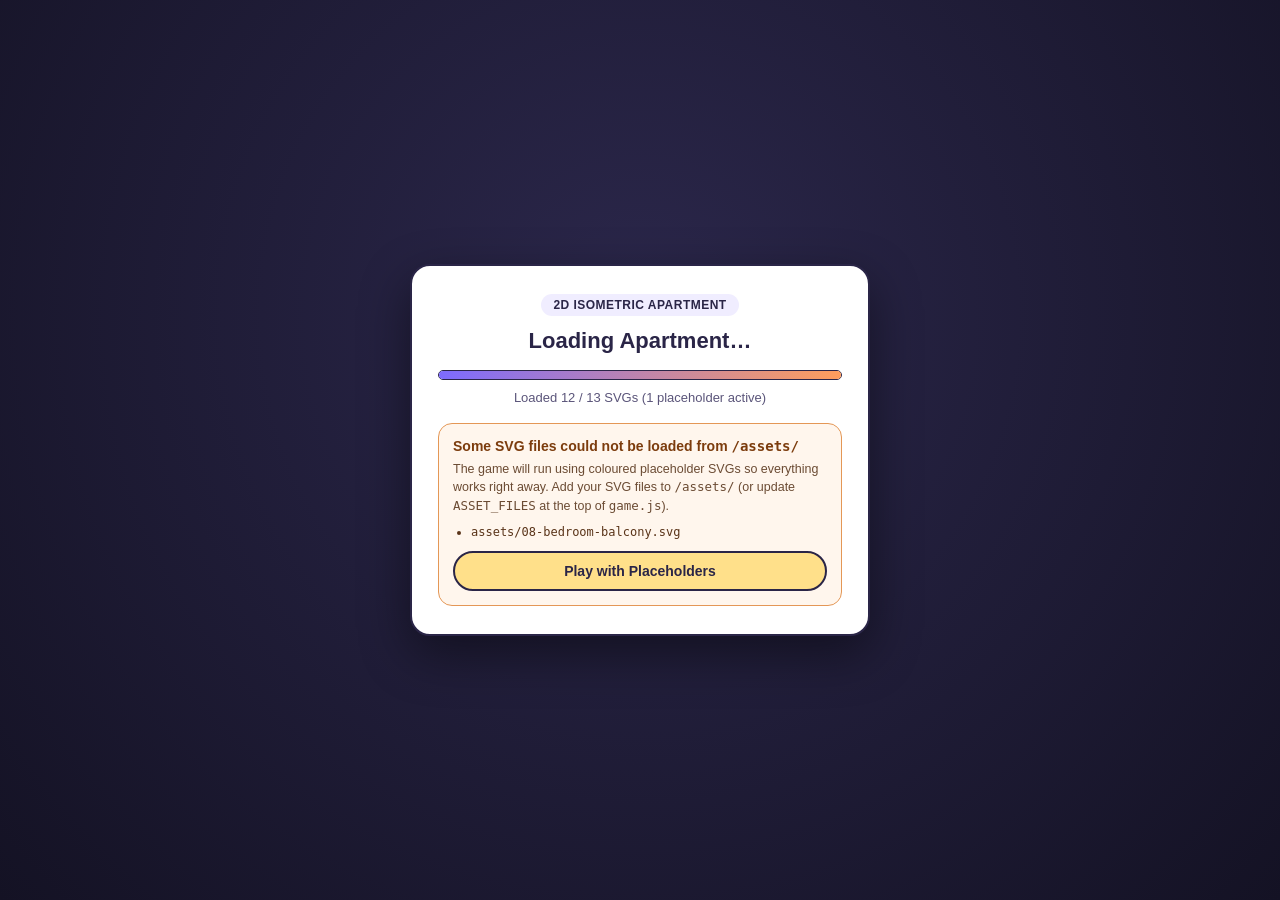
==== grandma-apartment/index.html @ cbbc0ef1 "Basic game prototype - moving character and svgs" ====
<!DOCTYPE html>
<html lang="en">
<head>
  <meta charset="UTF-8" />
  <meta name="viewport" content="width=device-width, initial-scale=1.0, maximum-scale=1.0, user-scalable=no" />
  <title>Grandma's Apartment — 2D Isometric Game</title>
  <link rel="stylesheet" href="style.css" />
</head>
<body>
  <!-- Loading Screen -->
  <div id="loading-screen" class="loading-screen" role="status" aria-live="polite">
    <div class="loading-card">
      <div class="loading-badge">2D Isometric Apartment</div>
      <h1 class="loading-title">Loading Apartment…</h1>
      <div class="loading-bar-track">
        <div id="loading-bar-fill" class="loading-bar-fill"></div>
      </div>
      <p id="loading-status" class="loading-status">Preparing SVG layers (0 / 13)</p>

      <div id="loading-errors" class="loading-errors hidden">
        <p class="loading-errors-heading">Some SVG files could not be loaded from <code>/assets/</code></p>
        <p class="loading-errors-sub">
          The game will run using coloured placeholder SVGs so everything works right away.
          Add your SVG files to <code>/assets/</code> (or update <code>ASSET_FILES</code> at the top of <code>game.js</code>).
        </p>
        <ul id="loading-error-list" class="loading-error-list"></ul>
        <button id="continue-placeholder-btn" class="continue-btn" type="button">
          Play with Placeholders
        </button>
      </div>
    </div>
  </div>

  <!-- Main Viewport -->
  <main id="viewport" class="viewport">
    <div id="game-stage" class="game-stage">
      <!-- Master 1300x1040 SVG assembled at runtime -->
      <svg
        id="master-svg"
        class="master-svg time-day"
        viewBox="0 0 1300 1040"
        preserveAspectRatio="xMidYMid meet"
        xmlns="http://www.w3.org/2000/svg"
        aria-label="Grandma's Isometric Apartment"
      ></svg>

      <!-- Floating Sleep / Wake Pill Button -->
      <button
        id="floating-prompt"
        class="floating-prompt hidden"
        type="button"
        aria-live="polite"
      ></button>

      <!-- Top-Left Sky / Time-of-Day HUD -->
      <aside id="sky-hud" class="sky-hud" aria-label="Time of Day">
        <div class="sky-hud-row">
          <span id="sky-hud-icon" class="sky-hud-icon" aria-hidden="true">☀️</span>
          <span id="sky-hud-label" class="sky-hud-label">Day</span>
        </div>
        <div class="sky-progress-track">
          <div id="sky-progress-fill" class="sky-progress-fill"></div>
        </div>
      </aside>

      <!-- Debug Status Readout (toggle with D key) -->
      <div id="debug-hud" class="debug-hud hidden">
        DEBUG MODE (D) · <span id="debug-coords">x: 2.00, y: 5.50</span>
      </div>

      <!-- Non-blocking Placeholder Notice -->
      <div id="placeholder-toast" class="placeholder-toast hidden">
        <span>Using placeholder SVGs for missing assets</span>
        <button id="dismiss-toast-btn" type="button" aria-label="Dismiss notice">×</button>
      </div>
    </div>

    <!-- Touch Controls (shown automatically on touch devices) -->
    <div id="touch-controls" class="touch-controls" aria-label="Touch Controls">
      <div class="dpad" role="group" aria-label="Movement D-pad">
        <button class="dpad-btn dpad-up" data-dir="up" type="button" aria-label="Move Up">▲</button>
        <button class="dpad-btn dpad-left" data-dir="left" type="button" aria-label="Move Left">◀</button>
        <button class="dpad-btn dpad-right" data-dir="right" type="button" aria-label="Move Right">▶</button>
        <button class="dpad-btn dpad-down" data-dir="down" type="button" aria-label="Move Down">▼</button>
      </div>

      <button
        id="touch-action-btn"
        class="touch-action-btn"
        type="button"
        disabled
      >
        Sleep
      </button>
    </div>
  </main>

  <script src="game.js"></script>
</body>
</html>
---- grandma-apartment/style.css ----
/* ==========================================================================
   Grandma's Apartment — Stylesheet
   ========================================================================== */

:root {
  --ink: #2a2547;
  --surface: #ffffff;
  --bg: #18162b;
  --accent: #ff9d5c;
  --sky-transition: 3s ease;
}

*,
*::before,
*::after {
  box-sizing: border-box;
}

html,
body {
  margin: 0;
  padding: 0;
  width: 100%;
  height: 100%;
  overflow: hidden;
  background: var(--bg);
  font-family: -apple-system, BlinkMacSystemFont, "Segoe UI", Roboto, Helvetica, Arial, sans-serif;
  color: var(--ink);
  -webkit-user-select: none;
  user-select: none;
  touch-action: manipulation;
}

.hidden {
  display: none !important;
}

/* ==========================================================================
   Loading Screen
   ========================================================================== */

.loading-screen {
  position: fixed;
  inset: 0;
  z-index: 1000;
  display: flex;
  align-items: center;
  justify-content: center;
  padding: 20px;
  background: radial-gradient(circle at 50% 35%, #2b274b 0%, #141224 100%);
  transition: opacity 0.4s ease;
}

.loading-screen.fade-out {
  opacity: 0;
  pointer-events: none;
}

.loading-card {
  width: min(460px, 100%);
  padding: 28px 26px;
  border-radius: 20px;
  background: #ffffff;
  border: 2px solid var(--ink);
  box-shadow: 0 18px 50px rgba(0, 0, 0, 0.45);
  text-align: center;
}

.loading-badge {
  display: inline-block;
  padding: 4px 12px;
  border-radius: 999px;
  background: #f0edff;
  color: var(--ink);
  font-size: 12px;
  font-weight: 700;
  letter-spacing: 0.04em;
  text-transform: uppercase;
}

.loading-title {
  margin: 12px 0 16px;
  font-size: 22px;
  font-weight: 800;
}

.loading-bar-track {
  width: 100%;
  height: 10px;
  border-radius: 999px;
  background: #ece9f7;
  overflow: hidden;
  border: 1.5px solid var(--ink);
}

.loading-bar-fill {
  width: 0%;
  height: 100%;
  background: linear-gradient(90deg, #7d6bff 0%, #ff9d5c 100%);
  transition: width 0.15s ease;
}

.loading-status {
  margin: 10px 0 0;
  font-size: 13px;
  color: #5b557a;
}

.loading-errors {
  margin-top: 18px;
  padding: 14px;
  border-radius: 14px;
  background: #fff6ed;
  border: 1.5px solid #e49756;
  text-align: left;
}

.loading-errors-heading {
  margin: 0 0 6px;
  font-size: 14px;
  font-weight: 700;
  color: #7c3c0d;
}

.loading-errors-sub {
  margin: 0 0 10px;
  font-size: 12.5px;
  line-height: 1.45;
  color: #6b4b33;
}

.loading-error-list {
  margin: 0 0 12px;
  padding-left: 18px;
  max-height: 120px;
  overflow-y: auto;
  font-size: 12px;
  font-family: ui-monospace, SFMono-Regular, Menlo, Consolas, monospace;
  color: #5a3419;
}

.continue-btn {
  display: block;
  width: 100%;
  padding: 10px 16px;
  border-radius: 999px;
  border: 2px solid var(--ink);
  background: #ffe08a;
  color: var(--ink);
  font-size: 14px;
  font-weight: 700;
  cursor: pointer;
  transition: transform 0.12s ease, background-color 0.15s ease;
}

.continue-btn:hover {
  background: #ffd35c;
  transform: translateY(-1px);
}

.continue-btn:active {
  transform: translateY(0);
}

/* ==========================================================================
   Responsive 1300:1040 Stage
   ========================================================================== */

.viewport {
  position: relative;
  width: 100vw;
  height: 100dvh;
  display: flex;
  align-items: center;
  justify-content: center;
  overflow: hidden;
  background: var(--bg);
}

.game-stage {
  position: relative;
  /* Preserve 1300:1040 (5:4) aspect ratio across any window size */
  width: min(100vw, calc(100dvh * 1300 / 1040));
  height: min(100dvh, calc(100vw * 1040 / 1300));
  overflow: hidden;
  box-shadow: 0 20px 60px rgba(0, 0, 0, 0.55);
}

.master-svg {
  display: block;
  width: 100%;
  height: 100%;
  shape-rendering: geometricPrecision;
}

/* ==========================================================================
   Sky Crossfade, House Tint & Night Glows
   ========================================================================== */

.sky-variant {
  opacity: 0;
  transition: opacity var(--sky-transition);
}

.master-svg.time-day #sky-day,
.master-svg.time-sunset #sky-sunset,
.master-svg.time-night #sky-night {
  opacity: 1;
}

/* House + character share #house-layer so tint matches identically */
#house-layer {
  filter: none;
  transition: filter var(--sky-transition);
}

.master-svg.time-day #house-layer {
  filter: none;
}

.master-svg.time-sunset #house-layer {
  filter: sepia(0.25) saturate(1.2) brightness(0.95);
}

.master-svg.time-night #house-layer {
  filter: brightness(0.55) saturate(0.8) hue-rotate(10deg);
}

/* Night warm lamp & balcony glows */
#night-glow-layer {
  opacity: 0;
  pointer-events: none;
  mix-blend-mode: screen;
  transition: opacity var(--sky-transition);
}

.master-svg.time-night #night-glow-layer {
  opacity: 1;
}

/* Bulb elements glow yellow and twinkle at night */
.master-svg .bulb {
  transition: fill var(--sky-transition), filter var(--sky-transition);
}

.master-svg.time-night .bulb {
  fill: #ffe875 !important;
  filter: drop-shadow(0 0 6px rgba(255, 224, 96, 0.95));
  animation: bulbTwinkle 2.2s ease-in-out infinite alternate;
}

.master-svg.time-night .bulb:nth-of-type(2n) {
  animation-delay: 0.6s;
}

.master-svg.time-night .bulb:nth-of-type(3n) {
  animation-delay: 1.2s;
}

@keyframes bulbTwinkle {
  0% {
    opacity: 0.72;
    filter: drop-shadow(0 0 4px rgba(255, 215, 80, 0.75));
  }
  100% {
    opacity: 1;
    filter: drop-shadow(0 0 10px rgba(255, 236, 128, 1));
  }
}

/* ==========================================================================
   Sleeping Animations (Breathing + ZZZ Float)
   ========================================================================== */

@keyframes sleepBreathe {
  0%,
  100% {
    transform: scaleY(1);
  }
  50% {
    transform: scaleY(1.03);
  }
}

@keyframes zzzFloat {
  0% {
    opacity: 0;
    transform: translateY(4px);
  }
  20% {
    opacity: 1;
  }
  75% {
    opacity: 0.9;
  }
  100% {
    opacity: 0;
    transform: translateY(var(--zzz-rise, -26px));
  }
}

#grandma-character.is-sleeping .breathe-target {
  transform-box: fill-box;
  transform-origin: center bottom;
  animation: sleepBreathe 3s ease-in-out infinite;
}

#grandma-character.is-sleeping .zzz-float-wrap {
  animation: zzzFloat 2.6s ease-out infinite;
}

/* ==========================================================================
   Top-Left Sky HUD
   ========================================================================== */

.sky-hud {
  position: absolute;
  top: 14px;
  left: 14px;
  z-index: 20;
  min-width: 134px;
  padding: 8px 12px 9px;
  border-radius: 14px;
  background: rgba(255, 255, 255, 0.9);
  border: 2px solid var(--ink);
  box-shadow: 0 6px 18px rgba(18, 16, 36, 0.22);
  backdrop-filter: blur(6px);
  pointer-events: none;
}

.sky-hud-row {
  display: flex;
  align-items: center;
  gap: 7px;
  font-size: 13px;
  font-weight: 800;
  color: var(--ink);
}

.sky-hud-icon {
  font-size: 15px;
  line-height: 1;
}

.sky-progress-track {
  margin-top: 6px;
  width: 100%;
  height: 5px;
  border-radius: 999px;
  background: rgba(42, 37, 71, 0.14);
  overflow: hidden;
}

.sky-progress-fill {
  width: 0%;
  height: 100%;
  border-radius: 999px;
  background: linear-gradient(90deg, #ff9d5c 0%, #7d6bff 100%);
}

/* ==========================================================================
   Floating Sleep / Wake Pill Button
   ========================================================================== */

.floating-prompt {
  position: absolute;
  z-index: 25;
  transform: translate(-50%, -100%);
  padding: 7px 14px;
  border-radius: 999px;
  background: #ffffff;
  color: var(--ink);
  border: 2px solid #2a2547;
  box-shadow: 0 6px 18px rgba(42, 37, 71, 0.28);
  font-size: 13px;
  font-weight: 800;
  letter-spacing: 0.01em;
  white-space: nowrap;
  cursor: pointer;
  animation: promptPopIn 0.2s cubic-bezier(0.22, 1.35, 0.36, 1) forwards;
}

.floating-prompt:hover {
  background: #fff7e0;
}

.floating-prompt:active {
  transform: translate(-50%, -100%) scale(0.96);
}

@keyframes promptPopIn {
  0% {
    opacity: 0;
    transform: translate(-50%, -82%) scale(0.84);
  }
  100% {
    opacity: 1;
    transform: translate(-50%, -100%) scale(1);
  }
}

/* ==========================================================================
   Debug HUD & Placeholder Toast
   ========================================================================== */

.debug-hud {
  position: absolute;
  top: 14px;
  right: 14px;
  z-index: 22;
  padding: 7px 12px;
  border-radius: 10px;
  background: rgba(20, 18, 36, 0.88);
  border: 1.5px solid #59f0c2;
  color: #59f0c2;
  font-family: ui-monospace, SFMono-Regular, Menlo, Consolas, monospace;
  font-size: 12px;
  font-weight: 700;
  pointer-events: none;
}

.placeholder-toast {
  position: absolute;
  bottom: 14px;
  right: 14px;
  z-index: 22;
  display: flex;
  align-items: center;
  gap: 10px;
  padding: 7px 12px;
  border-radius: 999px;
  background: rgba(255, 246, 237, 0.94);
  border: 1.5px solid #e49756;
  color: #6b3b14;
  font-size: 12px;
  font-weight: 600;
}

.placeholder-toast button {
  border: none;
  background: transparent;
  color: inherit;
  font-size: 16px;
  font-weight: 800;
  line-height: 1;
  cursor: pointer;
  padding: 0 2px;
}

/* ==========================================================================
   Touch Controls (D-pad + Sleep/Wake)
   ========================================================================== */

.touch-controls {
  display: none;
  position: fixed;
  inset: auto 0 18px 0;
  z-index: 30;
  padding: 0 20px;
  justify-content: space-between;
  align-items: flex-end;
  pointer-events: none;
}

body.is-touch .touch-controls {
  display: flex;
}

@media (hover: none) and (pointer: coarse) {
  .touch-controls {
    display: flex;
  }
}

.dpad {
  position: relative;
  width: 138px;
  height: 138px;
  pointer-events: auto;
  touch-action: none;
}

.dpad-btn {
  position: absolute;
  width: 46px;
  height: 46px;
  border-radius: 14px;
  border: 2px solid var(--ink);
  background: rgba(255, 255, 255, 0.88);
  color: var(--ink);
  font-size: 17px;
  font-weight: 800;
  display: grid;
  place-items: center;
  box-shadow: 0 6px 14px rgba(18, 16, 36, 0.28);
  touch-action: none;
  cursor: pointer;
}

.dpad-btn.active,
.dpad-btn:active {
  background: #ffe08a;
  transform: scale(0.94);
}

.dpad-up {
  top: 0;
  left: 46px;
}

.dpad-left {
  top: 46px;
  left: 0;
}

.dpad-right {
  top: 46px;
  right: 0;
}

.dpad-down {
  bottom: 0;
  left: 46px;
}

.touch-action-btn {
  pointer-events: auto;
  min-width: 108px;
  height: 54px;
  padding: 0 18px;
  border-radius: 999px;
  border: 2px solid var(--ink);
  background: rgba(255, 255, 255, 0.92);
  color: var(--ink);
  font-size: 15px;
  font-weight: 800;
  box-shadow: 0 6px 18px rgba(18, 16, 36, 0.28);
  touch-action: none;
  cursor: pointer;
  transition: opacity 0.2s ease, background-color 0.15s ease, transform 0.1s ease;
}

.touch-action-btn:disabled {
  opacity: 0.42;
  cursor: default;
}

.touch-action-btn:not(:disabled) {
  background: #ffe08a;
}

.touch-action-btn:not(:disabled):active {
  transform: scale(0.95);
}

@media (max-width: 520px) {
  .sky-hud {
    top: 8px;
    left: 8px;
    min-width: 112px;
    padding: 6px 10px 7px;
  }

  .floating-prompt {
    font-size: 12px;
    padding: 6px 11px;
  }
}
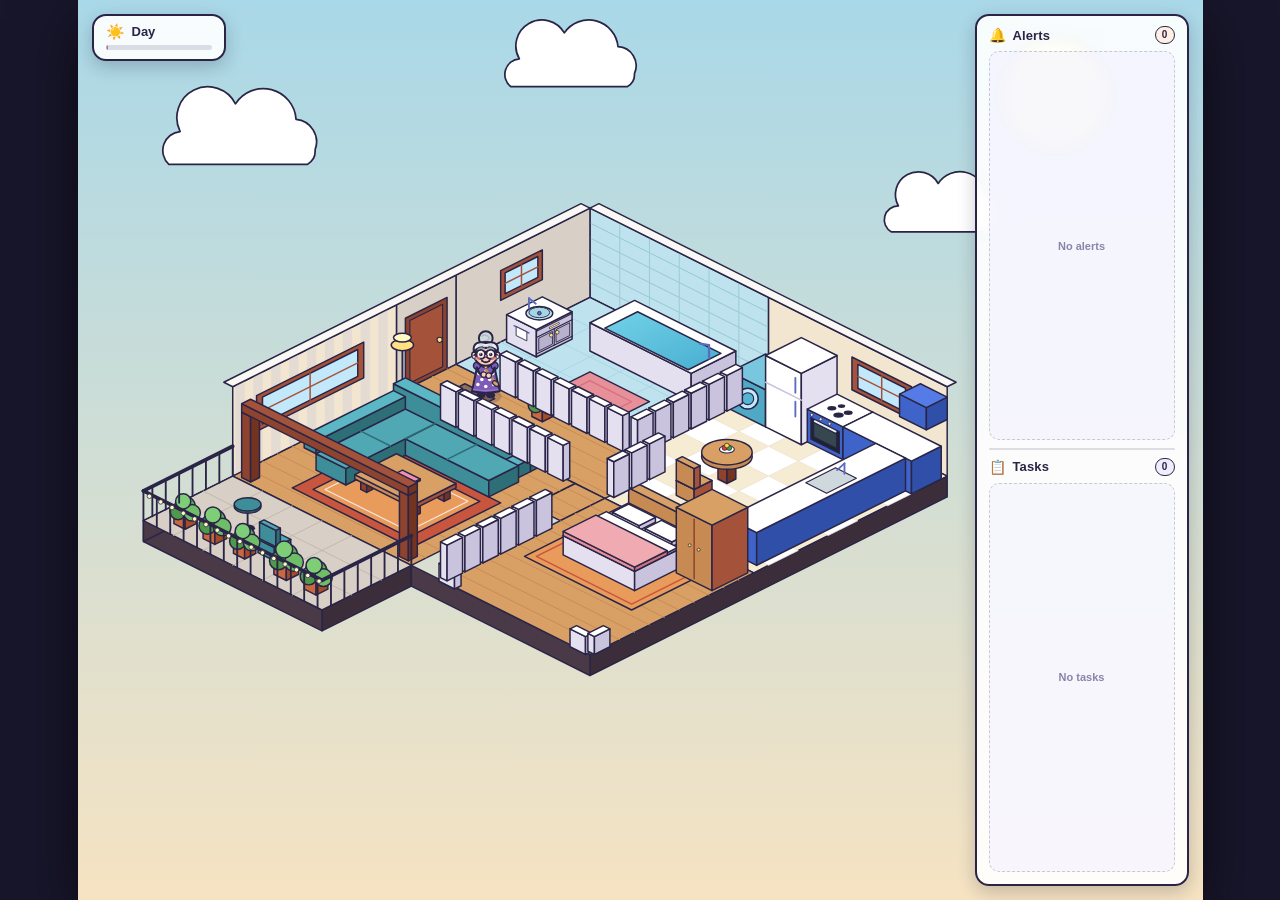
==== commit e665d036: "Basic game prototype - added panel with alerts and tasks" ====
--- a/grandma-apartment/index.html
+++ b/grandma-apartment/index.html
@@ -63,6 +63,31 @@
         </div>
       </aside>
 
+      <!-- Right Side Panel: Alerts & Tasks (slides in after loading) -->
+      <aside id="side-panel" class="side-panel" aria-label="Alerts and Tasks">
+        <section class="panel-section panel-alerts" aria-labelledby="alerts-heading">
+          <header class="panel-section-header">
+            <span class="panel-section-icon" aria-hidden="true">🔔</span>
+            <h2 id="alerts-heading" class="panel-section-title">Alerts</h2>
+            <span id="alerts-count" class="panel-count" aria-label="Alert count">0</span>
+          </header>
+          <ul id="alerts-list" class="panel-list" aria-live="polite"></ul>
+          <p class="panel-empty">No alerts</p>
+        </section>
+
+        <div class="panel-divider" aria-hidden="true"></div>
+
+        <section class="panel-section panel-tasks" aria-labelledby="tasks-heading">
+          <header class="panel-section-header">
+            <span class="panel-section-icon" aria-hidden="true">📋</span>
+            <h2 id="tasks-heading" class="panel-section-title">Tasks</h2>
+            <span id="tasks-count" class="panel-count" aria-label="Task count">0</span>
+          </header>
+          <ul id="tasks-list" class="panel-list" aria-live="polite"></ul>
+          <p class="panel-empty">No tasks</p>
+        </section>
+      </aside>
+
       <!-- Debug Status Readout (toggle with D key) -->
       <div id="debug-hud" class="debug-hud hidden">
         DEBUG MODE (D) · <span id="debug-coords">x: 2.00, y: 5.50</span>
--- a/grandma-apartment/style.css
+++ b/grandma-apartment/style.css
@@ -179,7 +179,6 @@
 
 .game-stage {
   position: relative;
-  /* Preserve 1300:1040 (5:4) aspect ratio across any window size */
   width: min(100vw, calc(100dvh * 1300 / 1040));
   height: min(100dvh, calc(100vw * 1040 / 1300));
   overflow: hidden;
@@ -208,7 +207,6 @@
   opacity: 1;
 }
 
-/* House + character share #house-layer so tint matches identically */
 #house-layer {
   filter: none;
   transition: filter var(--sky-transition);
@@ -226,7 +224,6 @@
   filter: brightness(0.55) saturate(0.8) hue-rotate(10deg);
 }
 
-/* Night warm lamp & balcony glows */
 #night-glow-layer {
   opacity: 0;
   pointer-events: none;
@@ -238,7 +235,6 @@
   opacity: 1;
 }
 
-/* Bulb elements glow yellow and twinkle at night */
 .master-svg .bulb {
   transition: fill var(--sky-transition), filter var(--sky-transition);
 }
@@ -359,43 +355,287 @@
 }
 
 /* ==========================================================================
-   Floating Sleep / Wake Pill Button
+   Floating Sleep / Wake Pill Button (Compact)
    ========================================================================== */
 
 .floating-prompt {
   position: absolute;
   z-index: 25;
   transform: translate(-50%, -100%);
-  padding: 7px 14px;
-  border-radius: 999px;
-  background: #ffffff;
+  padding: 3px 8px;
+  border-radius: 999px;
+  background: rgba(255, 255, 255, 0.94);
   color: var(--ink);
-  border: 2px solid #2a2547;
-  box-shadow: 0 6px 18px rgba(42, 37, 71, 0.28);
+  border: 1.5px solid #2a2547;
+  box-shadow: 0 3px 9px rgba(42, 37, 71, 0.22);
+  font-size: 10px;
+  font-weight: 800;
+  line-height: 1.25;
+  letter-spacing: 0.01em;
+  white-space: nowrap;
+  cursor: pointer;
+  animation: promptPopIn 0.18s cubic-bezier(0.22, 1.35, 0.36, 1) forwards;
+}
+
+.floating-prompt:hover {
+  background: #fff7e0;
+}
+
+.floating-prompt:active {
+  transform: translate(-50%, -100%) scale(0.95);
+}
+
+@keyframes promptPopIn {
+  0% {
+    opacity: 0;
+    transform: translate(-50%, -84%) scale(0.85);
+  }
+  100% {
+    opacity: 1;
+    transform: translate(-50%, -100%) scale(1);
+  }
+}
+
+/* ==========================================================================
+   Right Side Panel — Alerts & Tasks
+   Same springy cubic-bezier as the Sleep / Wake pill (promptPopIn)
+   ========================================================================== */
+
+.side-panel {
+  --panel-spring: cubic-bezier(0.22, 1.35, 0.36, 1);
+  position: absolute;
+  top: 14px;
+  right: 14px;
+  bottom: 14px;
+  z-index: 20;
+  width: 214px;
+  display: flex;
+  flex-direction: column;
+  gap: 8px;
+  padding: 10px 12px 12px;
+  border-radius: 14px;
+  background: rgba(255, 255, 255, 0.9);
+  border: 2px solid var(--ink);
+  box-shadow: 0 6px 18px rgba(18, 16, 36, 0.22);
+  backdrop-filter: blur(6px);
+  color: var(--ink);
+  opacity: 0;
+  transform: translateX(calc(100% + 24px)) scale(0.96);
+  pointer-events: none;
+}
+
+.side-panel.is-visible {
+  pointer-events: auto;
+  animation: panelSlideIn 0.5s var(--panel-spring) forwards;
+}
+
+/* Leave room for the touch D-pad / Sleep button on touch devices */
+body.is-touch .side-panel {
+  bottom: 96px;
+}
+
+.panel-section {
+  flex: 1 1 0;
+  min-height: 0;
+  display: flex;
+  flex-direction: column;
+  opacity: 0;
+  transform: translateY(8px) scale(0.94);
+}
+
+.side-panel.is-visible .panel-section {
+  animation: sectionPopIn 0.32s var(--panel-spring) forwards;
+}
+
+.side-panel.is-visible .panel-alerts {
+  animation-delay: 0.22s;
+}
+
+.side-panel.is-visible .panel-tasks {
+  animation-delay: 0.34s;
+}
+
+.panel-section-header {
+  display: flex;
+  align-items: center;
+  gap: 7px;
+  margin-bottom: 7px;
+}
+
+.panel-section-icon {
+  font-size: 14px;
+  line-height: 1;
+}
+
+.panel-section-title {
+  flex: 1;
+  margin: 0;
   font-size: 13px;
   font-weight: 800;
   letter-spacing: 0.01em;
-  white-space: nowrap;
-  cursor: pointer;
-  animation: promptPopIn 0.2s cubic-bezier(0.22, 1.35, 0.36, 1) forwards;
-}
-
-.floating-prompt:hover {
-  background: #fff7e0;
-}
-
-.floating-prompt:active {
-  transform: translate(-50%, -100%) scale(0.96);
-}
-
-@keyframes promptPopIn {
+}
+
+.panel-count {
+  min-width: 20px;
+  height: 18px;
+  padding: 0 6px;
+  border-radius: 999px;
+  border: 1.5px solid var(--ink);
+  background: #f0edff;
+  font-size: 10px;
+  font-weight: 800;
+  line-height: 15px;
+  text-align: center;
+}
+
+.panel-alerts .panel-count {
+  background: #fff0e3;
+}
+
+.panel-count.bump {
+  animation: countBump 0.34s var(--panel-spring);
+}
+
+.panel-divider {
+  flex: none;
+  height: 1.5px;
+  border-radius: 999px;
+  background: rgba(42, 37, 71, 0.14);
+  transform: scaleX(0);
+}
+
+.side-panel.is-visible .panel-divider {
+  animation: dividerGrow 0.4s var(--panel-spring) 0.28s forwards;
+}
+
+.panel-list {
+  margin: 0;
+  padding: 0 2px 0 0;
+  list-style: none;
+  display: flex;
+  flex-direction: column;
+  gap: 6px;
+  overflow-y: auto;
+  min-height: 0;
+}
+
+.panel-list:empty {
+  display: none;
+}
+
+.panel-empty {
+  flex: 1;
+  margin: 0;
+  display: grid;
+  place-items: center;
+  min-height: 52px;
+  border-radius: 10px;
+  border: 1.5px dashed rgba(42, 37, 71, 0.22);
+  background: rgba(240, 237, 255, 0.45);
+  color: #8a84a8;
+  font-size: 11px;
+  font-weight: 700;
+}
+
+.panel-list:not(:empty) + .panel-empty {
+  display: none;
+}
+
+/* Ready for future entries (window.GrandmaGame.panel.addAlert / addTask) */
+.panel-item {
+  padding: 6px 9px;
+  border-radius: 10px;
+  border: 1.5px solid var(--ink);
+  background: #ffffff;
+  font-size: 11px;
+  font-weight: 700;
+  line-height: 1.3;
+  box-shadow: 0 2px 6px rgba(42, 37, 71, 0.12);
+  animation: itemPopIn 0.3s var(--panel-spring) both;
+}
+
+.panel-alerts .panel-item {
+  background: #fff6ed;
+  border-color: #e49756;
+  color: #6b3b14;
+}
+
+.panel-item.is-leaving {
+  animation: itemPopOut 0.2s ease-in forwards;
+}
+
+@keyframes panelSlideIn {
   0% {
     opacity: 0;
-    transform: translate(-50%, -82%) scale(0.84);
-  }
-  100% {
+    transform: translateX(calc(100% + 24px)) scale(0.96);
+  }
+  60% {
     opacity: 1;
-    transform: translate(-50%, -100%) scale(1);
+  }
+  100% {
+    opacity: 1;
+    transform: translateX(0) scale(1);
+  }
+}
+
+@keyframes sectionPopIn {
+  0% {
+    opacity: 0;
+    transform: translateY(8px) scale(0.94);
+  }
+  100% {
+    opacity: 1;
+    transform: translateY(0) scale(1);
+  }
+}
+
+@keyframes dividerGrow {
+  0% {
+    transform: scaleX(0);
+  }
+  100% {
+    transform: scaleX(1);
+  }
+}
+
+@keyframes itemPopIn {
+  0% {
+    opacity: 0;
+    transform: translateX(14px) scale(0.85);
+  }
+  100% {
+    opacity: 1;
+    transform: translateX(0) scale(1);
+  }
+}
+
+@keyframes itemPopOut {
+  100% {
+    opacity: 0;
+    transform: translateX(14px) scale(0.9);
+  }
+}
+
+@keyframes countBump {
+  0% {
+    transform: scale(1);
+  }
+  45% {
+    transform: scale(1.28);
+  }
+  100% {
+    transform: scale(1);
+  }
+}
+
+@media (prefers-reduced-motion: reduce) {
+  .side-panel.is-visible,
+  .side-panel.is-visible .panel-section,
+  .side-panel.is-visible .panel-divider,
+  .panel-item,
+  .panel-count.bump {
+    animation-duration: 0.01s !important;
+    animation-delay: 0s !important;
   }
 }
 
@@ -406,7 +646,8 @@
 .debug-hud {
   position: absolute;
   top: 14px;
-  right: 14px;
+  left: 50%;
+  transform: translateX(-50%);
   z-index: 22;
   padding: 7px 12px;
   border-radius: 10px;
@@ -422,7 +663,7 @@
 .placeholder-toast {
   position: absolute;
   bottom: 14px;
-  right: 14px;
+  left: 14px;
   z-index: 22;
   display: flex;
   align-items: center;
@@ -562,7 +803,28 @@
   }
 
   .floating-prompt {
-    font-size: 12px;
-    padding: 6px 11px;
+    font-size: 9px;
+    padding: 2px 6px;
+  }
+
+  .side-panel {
+    top: 8px;
+    right: 8px;
+    width: 148px;
+    padding: 8px 9px 9px;
+    gap: 6px;
+  }
+
+  body.is-touch .side-panel {
+    bottom: 90px;
+  }
+
+  .panel-section-title {
+    font-size: 11.5px;
+  }
+
+  .panel-empty {
+    min-height: 40px;
+    font-size: 10px;
   }
 }
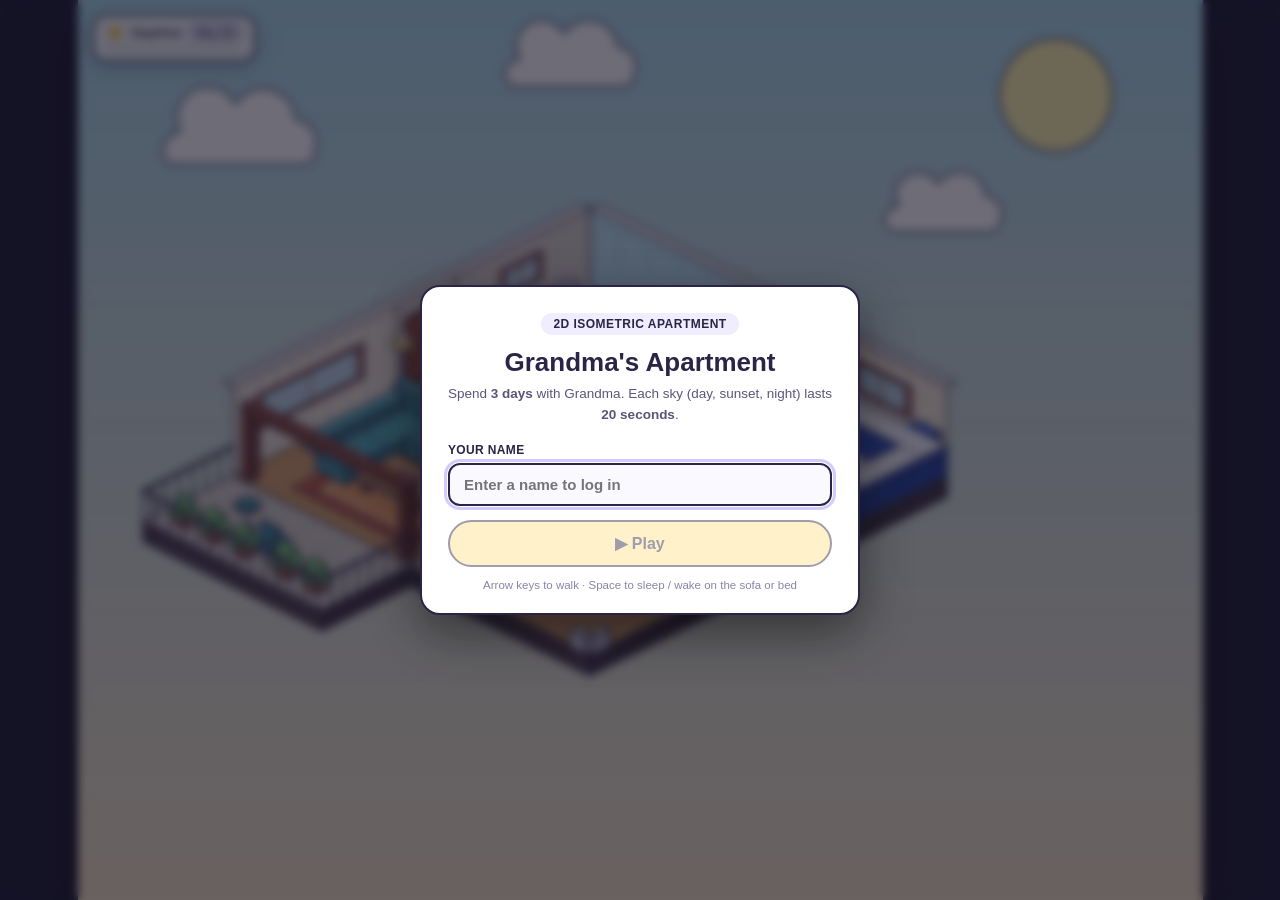
==== commit fd75d6ca: "Basic game prototype - added 3 days for one session and a start page for login" ====
--- a/grandma-apartment/index.html
+++ b/grandma-apartment/index.html
@@ -31,6 +31,60 @@
     </div>
   </div>
 
+  <!-- Start Screen -->
+  <div id="start-screen" class="menu-screen hidden" role="dialog" aria-modal="true" aria-labelledby="start-title">
+    <form id="start-form" class="menu-card" autocomplete="off">
+      <div class="loading-badge">2D Isometric Apartment</div>
+      <h1 id="start-title" class="menu-title">Grandma's Apartment</h1>
+      <p class="menu-sub">Spend <strong>3 days</strong> with Grandma. Each sky (day, sunset, night) lasts <strong>20 seconds</strong>.</p>
+
+      <label class="menu-label" for="player-name">Your name</label>
+      <input id="player-name" class="menu-input" type="text" maxlength="32" placeholder="Enter a name to log in" required />
+
+      <button id="play-btn" class="menu-btn menu-btn-primary" type="submit" disabled>▶ Play</button>
+
+      <p class="menu-hint">Arrow keys to walk · Space to sleep / wake on the sofa or bed</p>
+
+      <div id="history-wrap" class="history-wrap hidden">
+        <h2 class="menu-h2">Previous sessions</h2>
+        <ul id="history-list" class="history-list"></ul>
+        <p class="storage-note">Saved in this browser (localStorage)</p>
+      </div>
+    </form>
+  </div>
+
+  <!-- Results Screen -->
+  <div id="results-screen" class="menu-screen hidden" role="dialog" aria-modal="true" aria-labelledby="results-title">
+    <div class="menu-card menu-card-wide">
+      <div class="loading-badge">Session complete</div>
+      <h1 id="results-title" class="menu-title">3 days done!</h1>
+      <p id="results-player" class="menu-sub"></p>
+
+      <div id="results-stats" class="results-stats"></div>
+
+      <div class="results-table-wrap">
+        <table class="results-table">
+          <thead>
+            <tr><th>Day</th><th>Slept</th><th>At night</th><th>Sofa / Bed</th><th>Walked</th><th>Most time in</th></tr>
+          </thead>
+          <tbody id="results-days"></tbody>
+        </table>
+      </div>
+
+      <details class="results-log">
+        <summary>Session log (<span id="results-log-count">0</span> events)</summary>
+        <ol id="results-log-list" class="results-log-list"></ol>
+      </details>
+
+      <div class="menu-actions">
+        <button id="again-btn" class="menu-btn menu-btn-primary" type="button">↻ Play again</button>
+        <button id="change-player-btn" class="menu-btn" type="button">Change player</button>
+        <button id="download-btn" class="menu-btn" type="button">⬇ Download data</button>
+      </div>
+      <p id="results-storage" class="storage-note"></p>
+    </div>
+  </div>
+
   <!-- Main Viewport -->
   <main id="viewport" class="viewport">
     <div id="game-stage" class="game-stage">
@@ -56,7 +110,8 @@
       <aside id="sky-hud" class="sky-hud" aria-label="Time of Day">
         <div class="sky-hud-row">
           <span id="sky-hud-icon" class="sky-hud-icon" aria-hidden="true">☀️</span>
-          <span id="sky-hud-label" class="sky-hud-label">Day</span>
+          <span id="sky-hud-label" class="sky-hud-label">Daytime</span>
+          <span id="sky-hud-day" class="sky-hud-day">Day 1/3</span>
         </div>
         <div class="sky-progress-track">
           <div id="sky-progress-fill" class="sky-progress-fill"></div>
--- a/grandma-apartment/style.css
+++ b/grandma-apartment/style.css
@@ -333,6 +333,17 @@
   color: var(--ink);
 }
 
+.sky-hud-day {
+  margin-left: auto;
+  padding: 1px 7px;
+  border-radius: 999px;
+  border: 1.5px solid var(--ink);
+  background: #f0edff;
+  font-size: 10.5px;
+  font-weight: 800;
+  white-space: nowrap;
+}
+
 .sky-hud-icon {
   font-size: 15px;
   line-height: 1;
@@ -408,11 +419,13 @@
   right: 14px;
   bottom: 14px;
   z-index: 20;
-  width: 214px;
+  width: 12.5%; /* of the game stage, so it scales together with the house */
+  min-width: 118px;
+  max-width: 172px;
   display: flex;
   flex-direction: column;
-  gap: 8px;
-  padding: 10px 12px 12px;
+  gap: 7px;
+  padding: 8px 9px 10px;
   border-radius: 14px;
   background: rgba(255, 255, 255, 0.9);
   border: 2px solid var(--ink);
@@ -470,7 +483,7 @@
 .panel-section-title {
   flex: 1;
   margin: 0;
-  font-size: 13px;
+  font-size: 12px;
   font-weight: 800;
   letter-spacing: 0.01em;
 }
@@ -810,9 +823,11 @@
   .side-panel {
     top: 8px;
     right: 8px;
-    width: 148px;
-    padding: 8px 9px 9px;
-    gap: 6px;
+    width: 26%;
+    min-width: 0;
+    max-width: 118px;
+    padding: 6px 7px 8px;
+    gap: 5px;
   }
 
   body.is-touch .side-panel {
@@ -827,4 +842,287 @@
     min-height: 40px;
     font-size: 10px;
   }
+}
+/* ==========================================================================
+   Start & Results Screens
+   ========================================================================== */
+
+.menu-screen {
+  position: fixed;
+  inset: 0;
+  z-index: 900;
+  display: flex;
+  align-items: center;
+  justify-content: center;
+  padding: 20px;
+  background: rgba(20, 18, 36, 0.62);
+  backdrop-filter: blur(5px);
+  animation: menuFadeIn 0.35s ease both;
+}
+
+@keyframes menuFadeIn {
+  from { opacity: 0; }
+  to { opacity: 1; }
+}
+
+.menu-card {
+  width: min(440px, 100%);
+  max-height: calc(100dvh - 40px);
+  overflow-y: auto;
+  padding: 26px 26px 22px;
+  border-radius: 20px;
+  background: #ffffff;
+  border: 2px solid var(--ink);
+  box-shadow: 0 18px 50px rgba(0, 0, 0, 0.45);
+  text-align: center;
+  animation: menuCardPopIn 0.4s cubic-bezier(0.22, 1.35, 0.36, 1) both;
+}
+
+@keyframes menuCardPopIn {
+  0% {
+    opacity: 0;
+    transform: translateY(12px) scale(0.94);
+  }
+  100% {
+    opacity: 1;
+    transform: translateY(0) scale(1);
+  }
+}
+
+.menu-card-wide {
+  width: min(680px, 100%);
+}
+
+.menu-title {
+  margin: 12px 0 6px;
+  font-size: 26px;
+  font-weight: 800;
+}
+
+.menu-sub {
+  margin: 0 0 18px;
+  font-size: 13.5px;
+  line-height: 1.5;
+  color: #5b557a;
+}
+
+.menu-label {
+  display: block;
+  margin-bottom: 6px;
+  text-align: left;
+  font-size: 12px;
+  font-weight: 800;
+  letter-spacing: 0.03em;
+  text-transform: uppercase;
+}
+
+.menu-input {
+  width: 100%;
+  padding: 11px 14px;
+  border-radius: 12px;
+  border: 2px solid var(--ink);
+  font: inherit;
+  font-size: 15px;
+  font-weight: 600;
+  color: var(--ink);
+  background: #faf9ff;
+  -webkit-user-select: text;
+  user-select: text;
+}
+
+.menu-input:focus {
+  outline: 3px solid rgba(125, 107, 255, 0.35);
+  outline-offset: 1px;
+}
+
+.menu-btn {
+  padding: 10px 18px;
+  border-radius: 999px;
+  border: 2px solid var(--ink);
+  background: #ffffff;
+  color: var(--ink);
+  font: inherit;
+  font-size: 14px;
+  font-weight: 800;
+  cursor: pointer;
+  transition: transform 0.12s ease, background-color 0.15s ease, opacity 0.15s ease;
+}
+
+.menu-btn:hover:not(:disabled) {
+  transform: translateY(-1px);
+  background: #f6f4ff;
+}
+
+.menu-btn-primary {
+  background: #ffe08a;
+}
+
+.menu-btn-primary:hover:not(:disabled) {
+  background: #ffd35c;
+}
+
+.menu-btn:disabled {
+  opacity: 0.45;
+  cursor: default;
+}
+
+#play-btn {
+  display: block;
+  width: 100%;
+  margin-top: 14px;
+  padding: 12px 18px;
+  font-size: 16px;
+}
+
+.menu-hint {
+  margin: 12px 0 0;
+  font-size: 11.5px;
+  color: #8a84a8;
+}
+
+.menu-h2 {
+  margin: 0 0 8px;
+  font-size: 13px;
+  font-weight: 800;
+  text-align: left;
+}
+
+.history-wrap {
+  margin-top: 20px;
+  padding-top: 16px;
+  border-top: 1.5px dashed rgba(42, 37, 71, 0.2);
+}
+
+.history-list {
+  margin: 0;
+  padding: 0;
+  list-style: none;
+  display: flex;
+  flex-direction: column;
+  gap: 6px;
+  text-align: left;
+}
+
+.history-list li {
+  display: flex;
+  justify-content: space-between;
+  gap: 10px;
+  padding: 7px 10px;
+  border-radius: 10px;
+  background: #f6f4ff;
+  font-size: 12px;
+}
+
+.history-list .h-name {
+  font-weight: 800;
+}
+
+.history-list .h-meta {
+  color: #6c668c;
+  text-align: right;
+}
+
+.storage-note {
+  margin: 10px 0 0;
+  font-size: 11px;
+  color: #8a84a8;
+}
+
+.results-stats {
+  display: grid;
+  grid-template-columns: repeat(4, 1fr);
+  gap: 8px;
+  margin-bottom: 16px;
+}
+
+.stat-tile {
+  padding: 10px 8px;
+  border-radius: 12px;
+  border: 1.5px solid var(--ink);
+  background: #faf9ff;
+}
+
+.stat-value {
+  font-size: 19px;
+  font-weight: 800;
+  line-height: 1.2;
+}
+
+.stat-label {
+  margin-top: 2px;
+  font-size: 10.5px;
+  font-weight: 700;
+  color: #6c668c;
+  text-transform: uppercase;
+  letter-spacing: 0.03em;
+}
+
+.results-table-wrap {
+  overflow-x: auto;
+  margin-bottom: 14px;
+}
+
+.results-table {
+  width: 100%;
+  border-collapse: collapse;
+  font-size: 12.5px;
+  font-variant-numeric: tabular-nums;
+}
+
+.results-table th,
+.results-table td {
+  padding: 7px 8px;
+  border-bottom: 1px solid rgba(42, 37, 71, 0.12);
+  text-align: left;
+  white-space: nowrap;
+}
+
+.results-table th {
+  font-size: 10.5px;
+  font-weight: 800;
+  text-transform: uppercase;
+  letter-spacing: 0.03em;
+  color: #6c668c;
+}
+
+.results-log {
+  margin-bottom: 16px;
+  text-align: left;
+  font-size: 12.5px;
+}
+
+.results-log summary {
+  cursor: pointer;
+  font-weight: 800;
+}
+
+.results-log-list {
+  margin: 8px 0 0;
+  padding-left: 22px;
+  max-height: 180px;
+  overflow-y: auto;
+  font-size: 11.5px;
+  line-height: 1.6;
+  color: #4a4468;
+}
+
+.results-log-list .log-time {
+  font-family: ui-monospace, SFMono-Regular, Menlo, Consolas, monospace;
+  color: #8a84a8;
+}
+
+.menu-actions {
+  display: flex;
+  flex-wrap: wrap;
+  justify-content: center;
+  gap: 8px;
+}
+
+@media (max-width: 520px) {
+  .results-stats {
+    grid-template-columns: repeat(2, 1fr);
+  }
+  .menu-card {
+    padding: 20px 16px 18px;
+  }
 }
